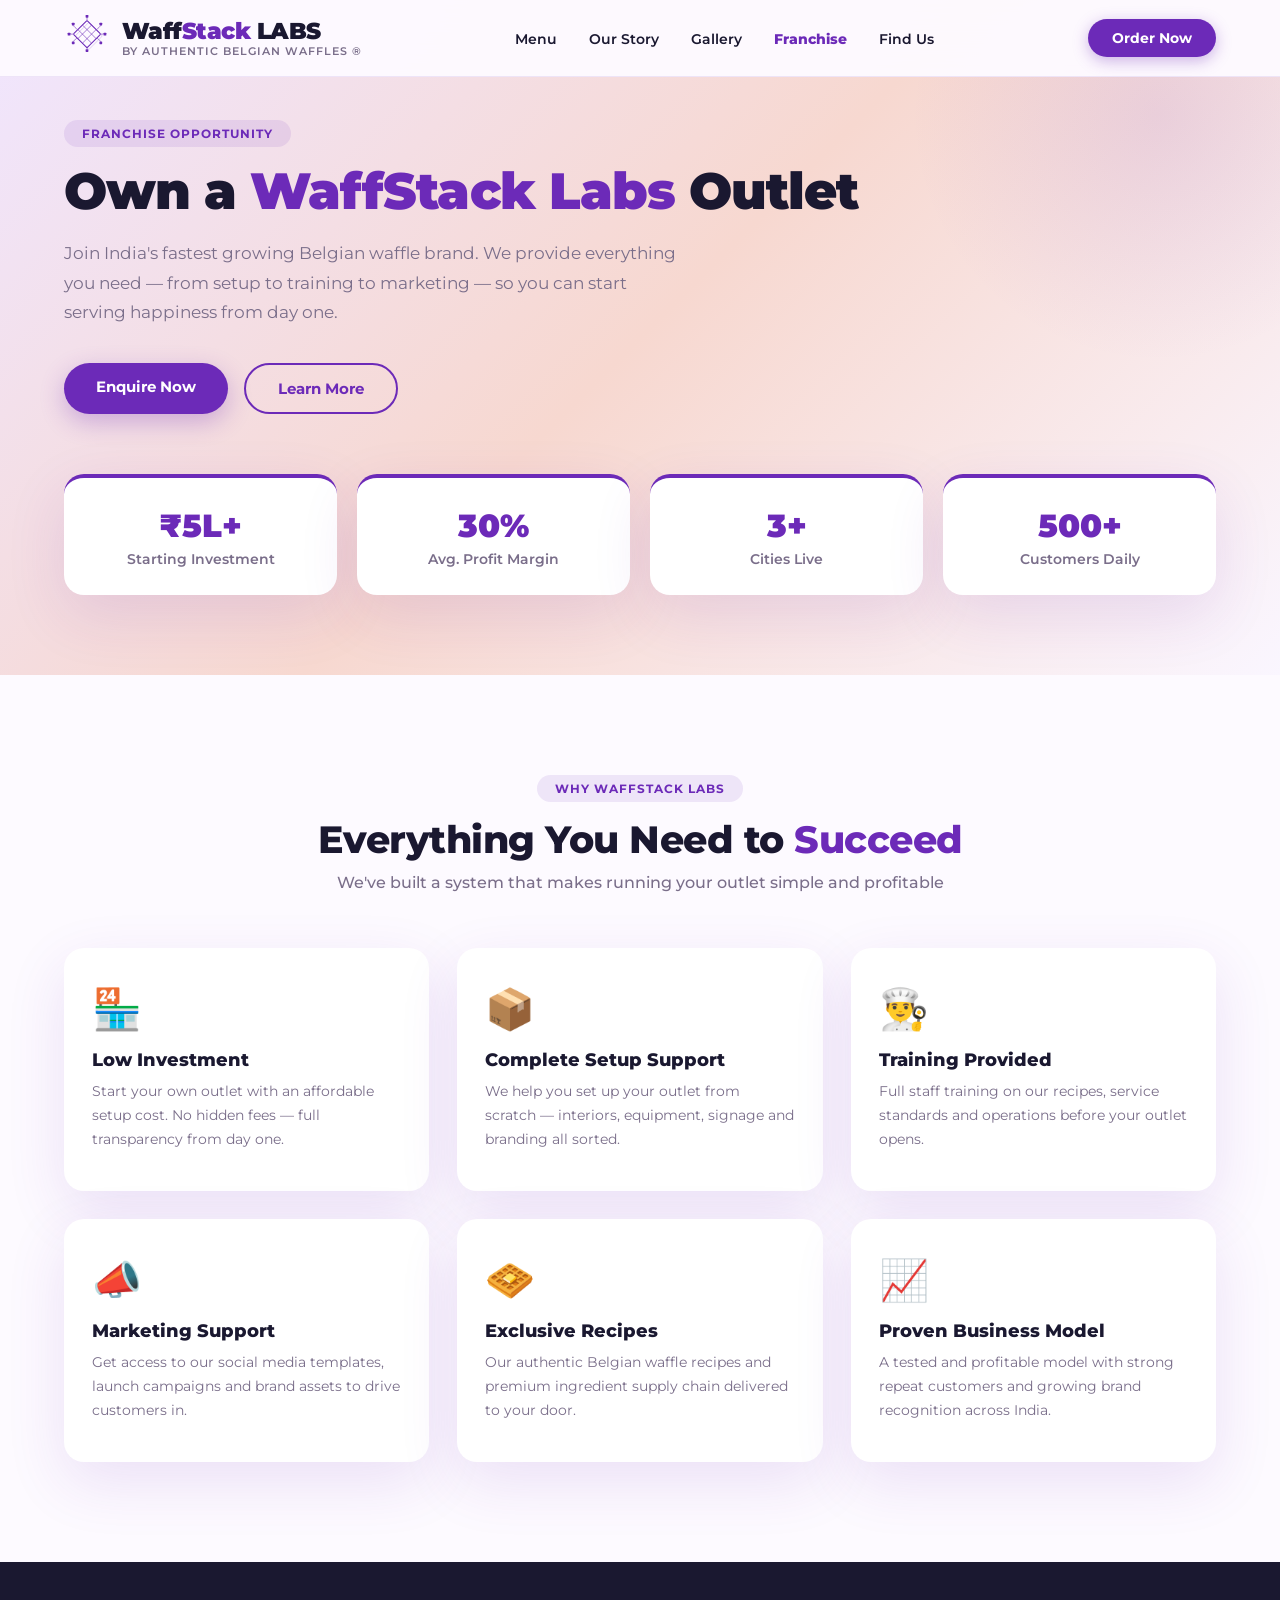
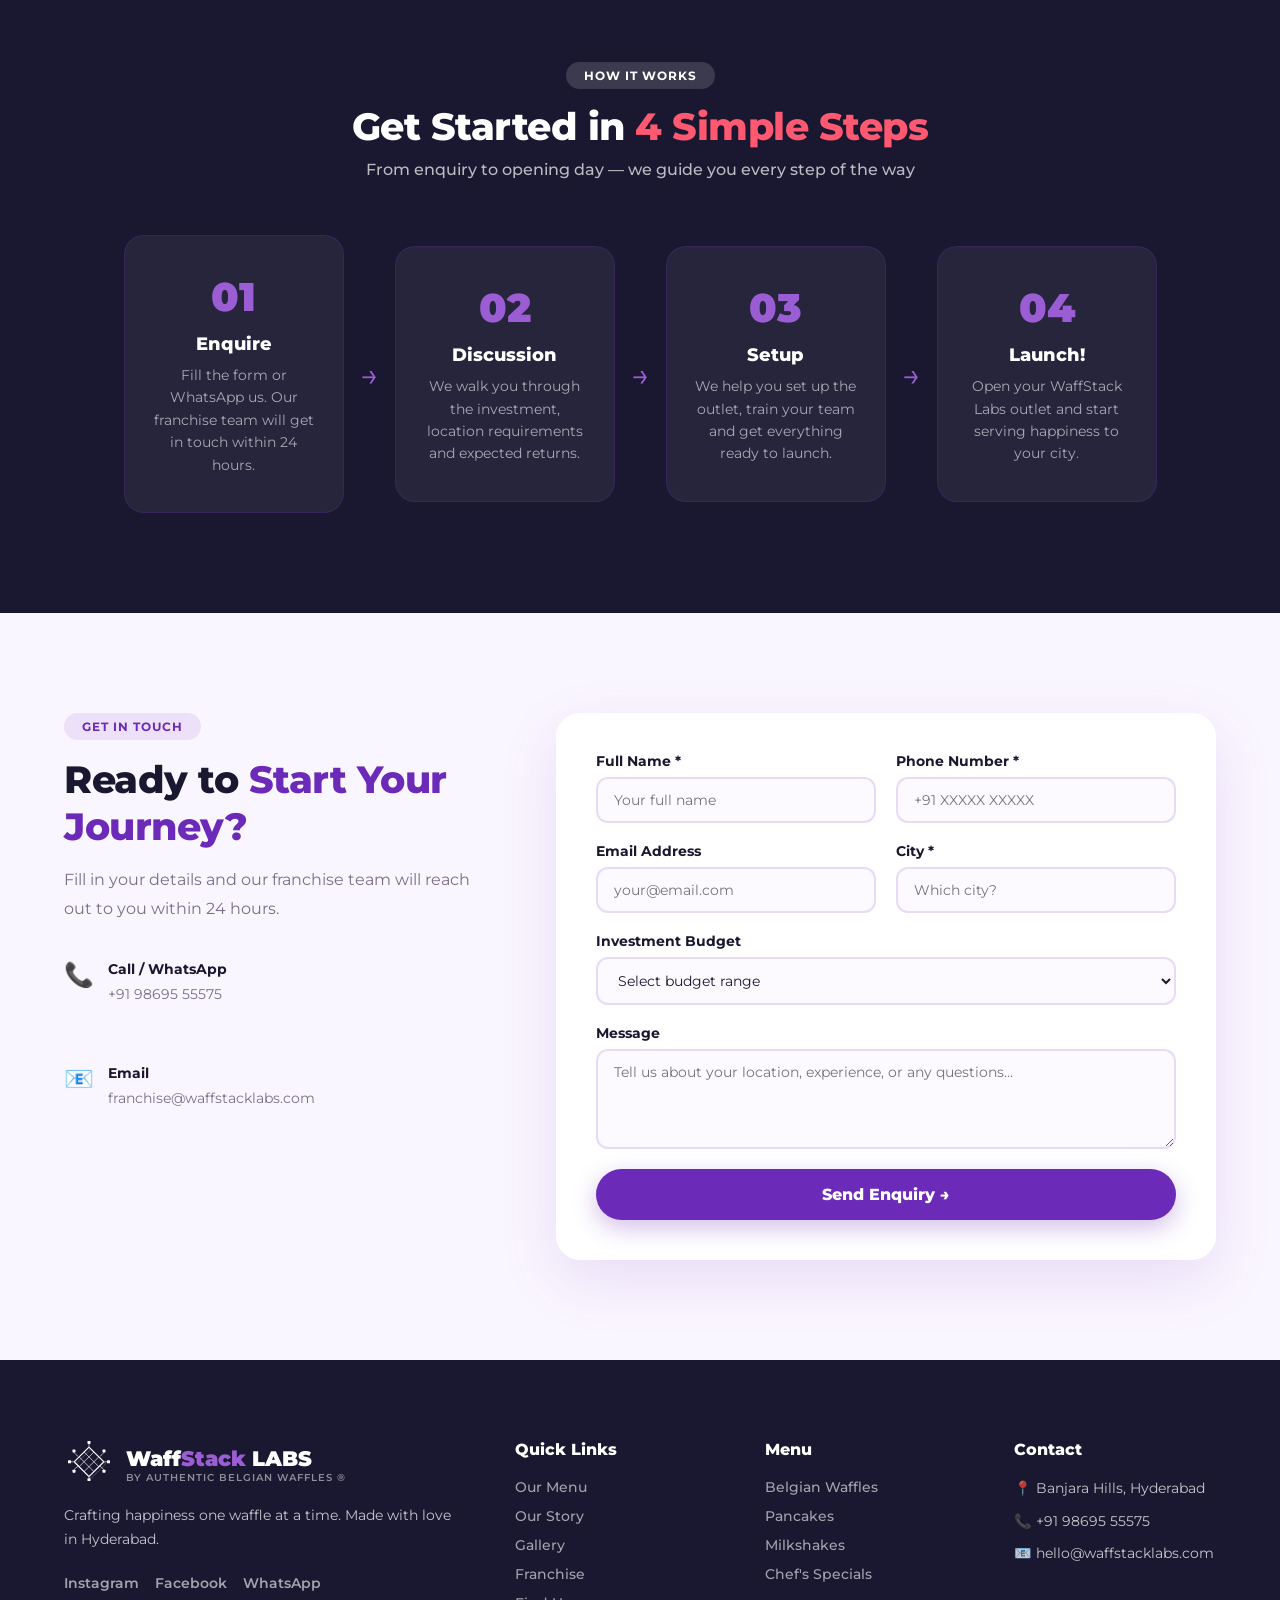
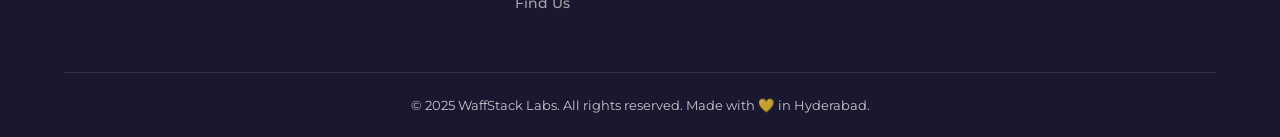
==== franchise.html @ 28ae5310 "Franchise as separate page with form, steps and why section" ====
<!DOCTYPE html>
<html lang="en">
<head>
    <meta charset="UTF-8">
    <meta name="viewport" content="width=device-width, initial-scale=1.0">
    <title>Franchise – WaffStack Labs</title>
    <meta name="description" content="Own a WaffStack Labs Belgian Waffle franchise. Low investment, high returns, full support.">
    <link rel="preconnect" href="https://fonts.googleapis.com">
    <link rel="preconnect" href="https://fonts.gstatic.com" crossorigin>
    <link href="https://fonts.googleapis.com/css2?family=Montserrat:wght@400;500;600;700;800;900&display=swap" rel="stylesheet">
    <link rel="stylesheet" href="css/style.css">
    <link rel="stylesheet" href="css/franchise.css">
</head>
<body>

    <!-- NAVBAR -->
    <nav class="navbar" id="navbar">
        <div class="nav-container">
            <a href="index.html" class="logo">
                <img src="logo.svg" alt="WaffStack Labs" class="logo-icon">
                <div class="logo-text">Waff<span>Stack</span> LABS<small>By Authentic Belgian Waffles ®</small></div>
            </a>
            <ul class="nav-links">
                <li><a href="index.html#menu">Menu</a></li>
                <li><a href="index.html#story">Our Story</a></li>
                <li><a href="index.html#gallery">Gallery</a></li>
                <li><a href="franchise.html" class="active">Franchise</a></li>
                <li><a href="index.html#location">Find Us</a></li>
            </ul>
            <a href="https://wa.me/919869555575" class="btn-order" target="_blank">Order Now</a>
            <div class="hamburger" id="hamburger">
                <span></span><span></span><span></span>
            </div>
        </div>
        <div class="mobile-menu" id="mobileMenu">
            <ul>
                <li><a href="index.html#menu">Menu</a></li>
                <li><a href="index.html#story">Our Story</a></li>
                <li><a href="index.html#gallery">Gallery</a></li>
                <li><a href="franchise.html">Franchise</a></li>
                <li><a href="index.html#location">Find Us</a></li>
                <li><a href="https://wa.me/919869555575">Order Now</a></li>
            </ul>
        </div>
    </nav>

    <!-- FRANCHISE HERO -->
    <section class="fr-hero">
        <div class="container">
            <div class="fr-hero-inner">
                <div class="fr-hero-content">
                    <span class="tag">Franchise Opportunity</span>
                    <h1>Own a <span class="accent">WaffStack Labs</span> Outlet</h1>
                    <p>Join India's fastest growing Belgian waffle brand. We provide everything you need — from setup to training to marketing — so you can start serving happiness from day one.</p>
                    <div class="fr-hero-cta">
                        <a href="#enquire" class="btn-primary">Enquire Now</a>
                        <a href="#why" class="btn-secondary">Learn More</a>
                    </div>
                </div>
                <div class="fr-hero-stats">
                    <div class="fr-stat"><span>₹5L+</span><p>Starting Investment</p></div>
                    <div class="fr-stat"><span>30%</span><p>Avg. Profit Margin</p></div>
                    <div class="fr-stat"><span>3+</span><p>Cities Live</p></div>
                    <div class="fr-stat"><span>500+</span><p>Customers Daily</p></div>
                </div>
            </div>
        </div>
    </section>

    <!-- WHY SECTION -->
    <section class="fr-why" id="why">
        <div class="container">
            <div class="section-head">
                <span class="tag">Why WaffStack Labs</span>
                <h2>Everything You Need to <span class="accent">Succeed</span></h2>
                <p>We've built a system that makes running your outlet simple and profitable</p>
            </div>
            <div class="fr-why-grid">
                <div class="fr-why-card">
                    <div class="fr-why-icon">🏪</div>
                    <h3>Low Investment</h3>
                    <p>Start your own outlet with an affordable setup cost. No hidden fees — full transparency from day one.</p>
                </div>
                <div class="fr-why-card">
                    <div class="fr-why-icon">📦</div>
                    <h3>Complete Setup Support</h3>
                    <p>We help you set up your outlet from scratch — interiors, equipment, signage and branding all sorted.</p>
                </div>
                <div class="fr-why-card">
                    <div class="fr-why-icon">👨‍🍳</div>
                    <h3>Training Provided</h3>
                    <p>Full staff training on our recipes, service standards and operations before your outlet opens.</p>
                </div>
                <div class="fr-why-card">
                    <div class="fr-why-icon">📣</div>
                    <h3>Marketing Support</h3>
                    <p>Get access to our social media templates, launch campaigns and brand assets to drive customers in.</p>
                </div>
                <div class="fr-why-card">
                    <div class="fr-why-icon">🧇</div>
                    <h3>Exclusive Recipes</h3>
                    <p>Our authentic Belgian waffle recipes and premium ingredient supply chain delivered to your door.</p>
                </div>
                <div class="fr-why-card">
                    <div class="fr-why-icon">📈</div>
                    <h3>Proven Business Model</h3>
                    <p>A tested and profitable model with strong repeat customers and growing brand recognition across India.</p>
                </div>
            </div>
        </div>
    </section>

    <!-- STEPS SECTION -->
    <section class="fr-steps">
        <div class="container">
            <div class="section-head light">
                <span class="tag light">How It Works</span>
                <h2>Get Started in <span class="accent-gold">4 Simple Steps</span></h2>
                <p>From enquiry to opening day — we guide you every step of the way</p>
            </div>
            <div class="fr-steps-grid">
                <div class="fr-step">
                    <div class="step-num">01</div>
                    <h3>Enquire</h3>
                    <p>Fill the form or WhatsApp us. Our franchise team will get in touch within 24 hours.</p>
                </div>
                <div class="fr-step-arrow">→</div>
                <div class="fr-step">
                    <div class="step-num">02</div>
                    <h3>Discussion</h3>
                    <p>We walk you through the investment, location requirements and expected returns.</p>
                </div>
                <div class="fr-step-arrow">→</div>
                <div class="fr-step">
                    <div class="step-num">03</div>
                    <h3>Setup</h3>
                    <p>We help you set up the outlet, train your team and get everything ready to launch.</p>
                </div>
                <div class="fr-step-arrow">→</div>
                <div class="fr-step">
                    <div class="step-num">04</div>
                    <h3>Launch!</h3>
                    <p>Open your WaffStack Labs outlet and start serving happiness to your city.</p>
                </div>
            </div>
        </div>
    </section>

    <!-- ENQUIRY FORM -->
    <section class="fr-enquire" id="enquire">
        <div class="container">
            <div class="fr-enquire-grid">
                <div class="fr-enquire-left">
                    <span class="tag">Get In Touch</span>
                    <h2>Ready to <span class="accent">Start Your Journey?</span></h2>
                    <p>Fill in your details and our franchise team will reach out to you within 24 hours.</p>
                    <div class="fr-contact-info">
                        <div class="fr-contact-item">
                            <span>📞</span>
                            <div>
                                <h4>Call / WhatsApp</h4>
                                <p>+91 98695 55575</p>
                            </div>
                        </div>
                        <div class="fr-contact-item">
                            <span>📧</span>
                            <div>
                                <h4>Email</h4>
                                <p>franchise@waffstacklabs.com</p>
                            </div>
                        </div>
                    </div>
                </div>
                <div class="fr-enquire-right">
                    <form class="fr-form" id="frForm">
                        <div class="form-row">
                            <div class="form-group">
                                <label>Full Name *</label>
                                <input type="text" placeholder="Your full name" required>
                            </div>
                            <div class="form-group">
                                <label>Phone Number *</label>
                                <input type="tel" placeholder="+91 XXXXX XXXXX" required>
                            </div>
                        </div>
                        <div class="form-row">
                            <div class="form-group">
                                <label>Email Address</label>
                                <input type="email" placeholder="your@email.com">
                            </div>
                            <div class="form-group">
                                <label>City *</label>
                                <input type="text" placeholder="Which city?" required>
                            </div>
                        </div>
                        <div class="form-group">
                            <label>Investment Budget</label>
                            <select>
                                <option value="">Select budget range</option>
                                <option>₹5L – ₹10L</option>
                                <option>₹10L – ₹20L</option>
                                <option>₹20L – ₹50L</option>
                                <option>₹50L+</option>
                            </select>
                        </div>
                        <div class="form-group">
                            <label>Message</label>
                            <textarea placeholder="Tell us about your location, experience, or any questions..." rows="4"></textarea>
                        </div>
                        <button type="submit" class="btn-submit">Send Enquiry →</button>
                    </form>
                </div>
            </div>
        </div>
    </section>

    <!-- FOOTER -->
    <footer class="footer">
        <div class="container">
            <div class="footer-grid">
                <div class="f-brand">
                    <div class="f-logo">
                        <img src="logo.svg" alt="WaffStack Labs" class="f-logo-icon">
                        <div>Waff<span>Stack</span> LABS<small>By Authentic Belgian Waffles ®</small></div>
                    </div>
                    <p>Crafting happiness one waffle at a time. Made with love in Hyderabad.</p>
                    <div class="f-social">
                        <a href="https://instagram.com/waffstacklabs" target="_blank">Instagram</a>
                        <a href="https://facebook.com/waffstacklabs" target="_blank">Facebook</a>
                        <a href="https://wa.me/919869555575" target="_blank">WhatsApp</a>
                    </div>
                </div>
                <div class="f-links">
                    <h4>Quick Links</h4>
                    <ul>
                        <li><a href="index.html#menu">Our Menu</a></li>
                        <li><a href="index.html#story">Our Story</a></li>
                        <li><a href="index.html#gallery">Gallery</a></li>
                        <li><a href="franchise.html">Franchise</a></li>
                        <li><a href="index.html#location">Find Us</a></li>
                    </ul>
                </div>
                <div class="f-links">
                    <h4>Menu</h4>
                    <ul>
                        <li><a href="index.html#menu">Belgian Waffles</a></li>
                        <li><a href="index.html#menu">Pancakes</a></li>
                        <li><a href="index.html#menu">Milkshakes</a></li>
                        <li><a href="index.html#menu">Chef's Specials</a></li>
                    </ul>
                </div>
                <div class="f-contact">
                    <h4>Contact</h4>
                    <p>📍 Banjara Hills, Hyderabad</p>
                    <p>📞 +91 98695 55575</p>
                    <p>📧 hello@waffstacklabs.com</p>
                </div>
            </div>
            <div class="footer-bottom">
                <p>© 2025 WaffStack Labs. All rights reserved. Made with 💛 in Hyderabad.</p>
            </div>
        </div>
    </footer>

    <script src="js/franchise.js"></script>
</body>
</html>
---- css/style.css ----
*, *::before, *::after { margin: 0; padding: 0; box-sizing: border-box; }

:root {
    --purple: #6C2AB8;
    --purple-dark: #4A1A8A;
    --purple-light: #9B5DD4;
    --navy: #1A1830;
    --pink: #FF5871;
    --blush: #F7D8D0;
    --lavender: #F0E6FF;
    --cream: #FAF6FF;
    --light: #FDFAFF;
    --text: #1A1830;
    --muted: #7A6E8A;
    --white: #fff;
    --shadow: 0 20px 60px rgba(108,42,184,0.12);
    --radius: 20px;
}

html { scroll-behavior: smooth; }
body { font-family: 'Montserrat', sans-serif; background: var(--light); color: var(--text); overflow-x: hidden; }
.container { max-width: 1200px; margin: 0 auto; padding: 0 24px; }
.accent { color: var(--purple); }
.accent-gold { color: var(--pink); }

/* ── NAVBAR ── */
.navbar {
    position: fixed; top: 0; left: 0; right: 0; z-index: 1000;
    background: rgba(253,250,255,0.96); backdrop-filter: blur(20px);
    border-bottom: 1px solid rgba(108,42,184,0.1);
    transition: box-shadow 0.3s;
}
.navbar.scrolled { box-shadow: 0 4px 30px rgba(108,42,184,0.1); }
.nav-container { max-width: 1200px; margin: 0 auto; padding: 0 24px; display: flex; align-items: center; justify-content: space-between; height: 76px; }
.logo { display: flex; align-items: center; gap: 12px; text-decoration: none; }
.logo-icon { height: 48px; width: auto; }
.logo-text { font-size: 1.45rem; font-weight: 900; color: var(--navy); letter-spacing: -0.5px; line-height: 1.1; }
.logo-text span { color: var(--purple); }
.logo-text small { display: block; font-size: 0.7rem; font-weight: 600; color: var(--muted); letter-spacing: 1px; text-transform: uppercase; }
.nav-links { display: flex; list-style: none; gap: 32px; }
.nav-links a { text-decoration: none; color: var(--text); font-weight: 600; font-size: 0.9rem; transition: color 0.2s; }
.nav-links a:hover { color: var(--purple); }
.btn-order { background: var(--purple); color: var(--white); padding: 10px 24px; border-radius: 50px; text-decoration: none; font-weight: 700; font-size: 0.88rem; transition: all 0.3s; box-shadow: 0 4px 15px rgba(108,42,184,0.35); }
.btn-order:hover { background: var(--purple-dark); transform: translateY(-2px); }
.hamburger { display: none; flex-direction: column; gap: 5px; cursor: pointer; }
.hamburger span { width: 25px; height: 2px; background: var(--navy); border-radius: 2px; }
.mobile-menu { display: none; background: var(--white); padding: 20px 24px; border-top: 1px solid rgba(108,42,184,0.1); }
.mobile-menu.open { display: block; }
.mobile-menu ul { list-style: none; display: flex; flex-direction: column; gap: 16px; }
.mobile-menu a { text-decoration: none; color: var(--text); font-weight: 600; font-size: 1rem; }

/* ── HERO ── */
.hero {
    min-height: 100vh; display: flex; align-items: center; flex-direction: column; justify-content: center;
    background: linear-gradient(135deg, #F0E6FF 0%, #F7D8D0 50%, #FAF6FF 100%);
    padding-top: 70px; position: relative; overflow: hidden;
}
.hero-inner {
    max-width: 1200px; width: 100%; margin: 0 auto;
    padding: 40px 40px 0; display: flex; align-items: center; gap: 60px; z-index: 2;
}
.hero::before { content: ''; position: absolute; top: -20%; right: -10%; width: 600px; height: 600px; background: radial-gradient(circle, rgba(108,42,184,0.1) 0%, transparent 70%); border-radius: 50%; pointer-events: none; }
.hero::after { content: ''; position: absolute; bottom: 20%; left: -10%; width: 400px; height: 400px; background: radial-gradient(circle, rgba(255,88,113,0.08) 0%, transparent 70%); border-radius: 50%; pointer-events: none; }
.hero-content { flex: 1; max-width: 540px; z-index: 2; }
.hero-badge { display: inline-block; background: rgba(108,42,184,0.12); color: var(--purple); padding: 8px 20px; border-radius: 50px; font-size: 0.82rem; font-weight: 700; margin-bottom: 24px; border: 1px solid rgba(108,42,184,0.25); }
.hero-title { font-size: clamp(2rem, 3.5vw, 3.5rem); font-weight: 900; line-height: 1.15; color: var(--navy); margin-bottom: 20px; letter-spacing: -1px; }
.hero-accent { color: var(--purple); }
.hero-subtitle { font-size: 1rem; color: var(--muted); line-height: 1.75; margin-bottom: 36px; }
.hero-cta { display: flex; gap: 16px; flex-wrap: wrap; }
.btn-primary { background: var(--purple); color: var(--white); padding: 14px 32px; border-radius: 50px; text-decoration: none; font-weight: 700; font-size: 0.95rem; transition: all 0.3s; box-shadow: 0 8px 25px rgba(108,42,184,0.3); }
.btn-primary:hover { background: var(--purple-dark); transform: translateY(-3px); box-shadow: 0 15px 35px rgba(108,42,184,0.4); }
.btn-secondary { background: transparent; color: var(--purple); padding: 14px 32px; border-radius: 50px; text-decoration: none; font-weight: 700; font-size: 0.95rem; border: 2px solid var(--purple); transition: all 0.3s; }
.btn-secondary:hover { background: var(--purple); color: var(--white); transform: translateY(-3px); }
.hero-visual { flex: 1; display: flex; justify-content: center; align-items: center; z-index: 2; }
.hero-image-wrap { position: relative; width: 440px; height: 440px; }
.hero-img { width: 100%; height: 100%; object-fit: cover; border-radius: 50%; box-shadow: 0 30px 80px rgba(108,42,184,0.2); animation: floatImg 3.5s ease-in-out infinite; }
@keyframes floatImg { 0%,100%{transform:translateY(0)} 50%{transform:translateY(-18px)} }
.float-badge { position: absolute; background: var(--white); padding: 10px 18px; border-radius: 50px; font-size: 0.82rem; font-weight: 700; box-shadow: 0 8px 25px rgba(108,42,184,0.15); white-space: nowrap; }
.b1 { top: 8%; right: -12%; animation: fb 2.2s ease-in-out infinite; }
.b2 { bottom: 22%; right: -18%; animation: fb 2.2s ease-in-out 0.5s infinite; }
.b3 { bottom: 8%; left: -12%; animation: fb 2.2s ease-in-out 1s infinite; }
@keyframes fb { 0%,100%{transform:translateY(0) rotate(-2deg)} 50%{transform:translateY(-8px) rotate(2deg)} }
.hero-wave { position: absolute; bottom: -1px; left: 0; right: 0; }
.hero-wave svg { width: 100%; height: 80px; display: block; }

/* ── STATS ── */
.stats { background: var(--cream); padding: 64px 0; }
.stats-grid { display: grid; grid-template-columns: repeat(4,1fr); gap: 24px; text-align: center; }
.stat-item { display: flex; flex-direction: column; align-items: center; }
.stat-num { font-size: 3rem; font-weight: 900; color: var(--purple); line-height: 1; }
.stat-sym { font-size: 1.6rem; font-weight: 900; color: var(--purple); }
.stat-item p { font-size: 0.85rem; color: var(--muted); font-weight: 600; margin-top: 6px; }

/* ── SECTION HEADERS ── */
.section-head { text-align: center; margin-bottom: 56px; }
.section-head.light h2 { color: var(--white); }
.section-head.light p { color: rgba(255,255,255,0.7); }
.section-head h2 { font-size: clamp(1.8rem,3vw,2.8rem); font-weight: 800; color: var(--navy); margin-bottom: 10px; letter-spacing: -0.5px; }
.section-head p { color: var(--muted); font-size: 1rem; font-weight: 500; }
.tag { display: inline-block; background: rgba(108,42,184,0.1); color: var(--purple); padding: 6px 18px; border-radius: 50px; font-size: 0.78rem; font-weight: 700; text-transform: uppercase; letter-spacing: 1px; margin-bottom: 14px; }
.tag.light { background: rgba(255,255,255,0.15); color: var(--white); }

/* ── MENU ── */
.menu-section { padding: 96px 0 0; background: var(--light); position: relative; }
.menu-tabs { display: flex; justify-content: center; gap: 12px; margin-bottom: 48px; flex-wrap: wrap; }
.tab { padding: 12px 28px; border-radius: 50px; border: 2px solid rgba(108,42,184,0.2); background: transparent; color: var(--muted); font-family: 'Montserrat',sans-serif; font-weight: 700; font-size: 0.9rem; cursor: pointer; transition: all 0.3s; }
.tab:hover { border-color: var(--purple); color: var(--purple); }
.tab.active { background: var(--purple); border-color: var(--purple); color: var(--white); box-shadow: 0 8px 20px rgba(108,42,184,0.3); }
.menu-grid { display: grid; grid-template-columns: repeat(auto-fill, minmax(260px,1fr)); gap: 28px; margin-bottom: 60px; }
.card { background: var(--white); border-radius: var(--radius); overflow: hidden; box-shadow: var(--shadow); transition: all 0.3s; animation: fadeUp 0.4s ease; }
.card:hover { transform: translateY(-8px); box-shadow: 0 30px 70px rgba(108,42,184,0.15); }
.card.hidden { display: none; }
@keyframes fadeUp { from{opacity:0;transform:translateY(20px)} to{opacity:1;transform:translateY(0)} }
.card-img { height: 200px; overflow: hidden; position: relative; }
.card-img img { width: 100%; height: 100%; object-fit: cover; transition: transform 0.4s; }
.card:hover .card-img img { transform: scale(1.08); }
.tag-best { position: absolute; top: 12px; left: 12px; background: var(--purple); color: var(--white); padding: 4px 12px; border-radius: 50px; font-size: 0.73rem; font-weight: 700; }
.tag-new { position: absolute; top: 12px; left: 12px; background: var(--pink); color: var(--white); padding: 4px 12px; border-radius: 50px; font-size: 0.73rem; font-weight: 700; }
.card-body { padding: 20px; }
.card-body h3 { font-size: 1.05rem; font-weight: 800; color: var(--navy); margin-bottom: 8px; }
.card-body p { font-size: 0.83rem; color: var(--muted); line-height: 1.6; margin-bottom: 16px; }
.card-foot { display: flex; align-items: center; justify-content: space-between; }
.price { font-size: 1.2rem; font-weight: 900; color: var(--purple); }
.add-btn { background: var(--purple); color: var(--white); border: none; padding: 8px 18px; border-radius: 50px; font-family: 'Montserrat',sans-serif; font-weight: 700; font-size: 0.82rem; cursor: pointer; transition: all 0.3s; }
.add-btn:hover { background: var(--purple-dark); transform: scale(1.05); }
.section-wave svg { width: 100%; height: 80px; display: block; }

/* ── SIGNATURE ── */
.signature-section { background: var(--navy); padding: 80px 0; }
.sig-grid { display: grid; grid-template-columns: 1fr 2fr 1fr; gap: 20px; height: 480px; }
.sig-card { position: relative; border-radius: var(--radius); overflow: hidden; cursor: pointer; }
.sig-card img { width: 100%; height: 100%; object-fit: cover; transition: transform 0.5s; }
.sig-card:hover img { transform: scale(1.07); }
.sig-overlay { position: absolute; bottom: 0; left: 0; right: 0; background: linear-gradient(transparent, rgba(26,24,48,0.92)); padding: 30px 20px 20px; color: var(--white); transform: translateY(60px); transition: transform 0.3s; }
.sig-card:hover .sig-overlay { transform: translateY(0); }
.sig-overlay h3 { font-size: 1.1rem; font-weight: 800; margin-bottom: 6px; }
.sig-overlay p { font-size: 0.82rem; opacity: 0.8; margin-bottom: 10px; }
.sig-overlay span { background: var(--purple); padding: 4px 14px; border-radius: 50px; font-weight: 700; font-size: 0.88rem; }

/* ── STORY ── */
.story-section { padding: 100px 0; background: var(--cream); }
.story-grid { display: grid; grid-template-columns: 1fr 1fr; gap: 80px; align-items: center; }
.story-left .tag { margin-bottom: 16px; }
.story-left h2 { font-size: clamp(1.8rem,3vw,2.4rem); font-weight: 800; color: var(--navy); margin-bottom: 20px; letter-spacing: -0.5px; }
.story-left p { color: var(--muted); line-height: 1.8; margin-bottom: 14px; font-size: 0.98rem; }
.values { display: flex; flex-direction: column; gap: 18px; margin-top: 28px; }
.val { display: flex; align-items: flex-start; gap: 16px; }
.val-icon { font-size: 1.8rem; flex-shrink: 0; }
.val h4 { font-size: 0.98rem; font-weight: 700; color: var(--navy); margin-bottom: 3px; }
.val p { font-size: 0.85rem; color: var(--muted); }
.story-right { position: relative; }
.story-right img { width: 100%; height: 500px; object-fit: cover; border-radius: 30px; box-shadow: var(--shadow); }
.story-badge { position: absolute; bottom: -20px; left: 30px; background: var(--purple); color: var(--white); padding: 16px 28px; border-radius: 20px; font-size: 1.2rem; font-weight: 800; box-shadow: 0 10px 30px rgba(108,42,184,0.4); }

/* ── GALLERY ── */
.gallery-section { padding: 100px 0; background: var(--light); }
.gallery-grid { display: grid; grid-template-columns: repeat(3,1fr); grid-template-rows: repeat(2,240px); gap: 14px; margin-bottom: 40px; }
.g-item { border-radius: var(--radius); overflow: hidden; position: relative; cursor: pointer; }
.g-item.tall { grid-row: span 2; }
.g-item.wide { grid-column: span 2; }
.g-item img { width: 100%; height: 100%; object-fit: cover; transition: transform 0.4s; }
.g-item:hover img { transform: scale(1.07); }
.g-hover { position: absolute; inset: 0; background: rgba(108,42,184,0.5); display: flex; align-items: center; justify-content: center; font-size: 2.5rem; opacity: 0; transition: opacity 0.3s; }
.g-item:hover .g-hover { opacity: 1; }
.gallery-cta { text-align: center; }
.btn-insta { display: inline-flex; align-items: center; gap: 10px; background: linear-gradient(135deg,#f09433,#e6683c,#dc2743,#cc2366,#bc1888); color: var(--white); padding: 14px 32px; border-radius: 50px; text-decoration: none; font-weight: 700; font-size: 1rem; transition: all 0.3s; box-shadow: 0 8px 25px rgba(220,39,67,0.3); }
.btn-insta:hover { transform: translateY(-3px); box-shadow: 0 15px 35px rgba(220,39,67,0.4); }

/* ── FRANCHISE ── */
.franchise-section { padding: 100px 0; background: var(--navy); }
.franchise-grid { display: grid; grid-template-columns: 1fr 1fr; gap: 80px; align-items: center; }
.franchise-left .tag { margin-bottom: 16px; }
.franchise-left h2 { font-size: clamp(1.8rem,3vw,2.6rem); font-weight: 800; color: var(--white); margin-bottom: 20px; letter-spacing: -0.5px; }
.franchise-left p { color: rgba(255,255,255,0.7); line-height: 1.8; margin-bottom: 32px; font-size: 0.98rem; }
.franchise-perks { display: flex; flex-direction: column; gap: 20px; margin-bottom: 36px; }
.perk { display: flex; align-items: flex-start; gap: 16px; }
.perk-icon { font-size: 1.8rem; flex-shrink: 0; }
.perk h4 { font-size: 0.98rem; font-weight: 700; color: var(--white); margin-bottom: 3px; }
.perk p { font-size: 0.85rem; color: rgba(255,255,255,0.6); }
.btn-franchise { display: inline-block; background: var(--purple); color: var(--white); padding: 14px 36px; border-radius: 50px; text-decoration: none; font-weight: 700; font-size: 1rem; transition: all 0.3s; box-shadow: 0 8px 25px rgba(108,42,184,0.4); }
.btn-franchise:hover { background: var(--purple-light); transform: translateY(-3px); box-shadow: 0 15px 35px rgba(108,42,184,0.5); }
.franchise-right { display: flex; flex-direction: column; gap: 24px; }
.franchise-card { display: grid; grid-template-columns: 1fr 1fr; gap: 16px; }
.f-stat { background: rgba(255,255,255,0.07); border: 1px solid rgba(108,42,184,0.3); border-radius: 16px; padding: 24px 20px; text-align: center; transition: background 0.3s; }
.f-stat:hover { background: rgba(108,42,184,0.2); }
.f-stat span { display: block; font-size: 2rem; font-weight: 900; color: var(--purple-light); margin-bottom: 6px; }
.f-stat p { font-size: 0.85rem; color: rgba(255,255,255,0.7); font-weight: 500; }
.franchise-right img { width: 100%; height: 260px; object-fit: cover; border-radius: 24px; opacity: 0.85; }

/* ── LOCATION ── */
.location-section { padding: 100px 0; background: var(--cream); }
.loc-grid { display: grid; grid-template-columns: repeat(3,1fr); gap: 28px; }
.loc-card { background: var(--white); padding: 40px 28px; border-radius: var(--radius); text-align: center; box-shadow: var(--shadow); transition: transform 0.3s; border-top: 4px solid var(--purple); }
.loc-card:hover { transform: translateY(-8px); }
.loc-icon { font-size: 3rem; margin-bottom: 18px; }
.loc-card h3 { font-size: 1.15rem; font-weight: 800; color: var(--navy); margin-bottom: 12px; }
.loc-card p { color: var(--muted); line-height: 1.7; margin-bottom: 6px; font-size: 0.93rem; }
.loc-card .highlight { color: var(--purple); font-weight: 700; margin-top: 10px; }
.btn-dir, .btn-wa { display: inline-block; margin-top: 16px; padding: 10px 24px; border-radius: 50px; text-decoration: none; font-weight: 700; font-size: 0.88rem; transition: all 0.3s; }
.btn-dir { background: var(--purple); color: var(--white); }
.btn-dir:hover { background: var(--purple-dark); }
.btn-wa { background: #25D366; color: var(--white); }
.btn-wa:hover { background: #128C7E; transform: translateY(-2px); }

/* ── FOOTER ── */
.footer { background: var(--navy); color: rgba(255,255,255,0.75); padding: 80px 0 0; }
.footer-grid { display: grid; grid-template-columns: 2fr 1fr 1fr 1fr; gap: 48px; padding-bottom: 60px; }
.f-logo { display: flex; align-items: center; gap: 12px; margin-bottom: 6px; }
.f-logo-icon { height: 52px; width: auto; filter: brightness(0) invert(1); }
.f-logo div { font-size: 1.3rem; font-weight: 900; color: var(--white); line-height: 1.1; }
.f-logo span { color: var(--purple-light); }
.f-logo small { display: block; font-size: 0.6rem; font-weight: 600; color: rgba(255,255,255,0.5); letter-spacing: 1px; text-transform: uppercase; margin-top: 2px; }
.f-brand p { font-size: 0.88rem; line-height: 1.7; margin-bottom: 22px; margin-top: 12px; }
.f-social { display: flex; gap: 16px; }
.f-social a { color: rgba(255,255,255,0.6); text-decoration: none; font-size: 0.88rem; font-weight: 600; transition: color 0.2s; }
.f-social a:hover { color: var(--purple-light); }
.f-links h4, .f-contact h4 { color: var(--white); font-size: 0.98rem; font-weight: 800; margin-bottom: 18px; }
.f-links ul { list-style: none; display: flex; flex-direction: column; gap: 10px; }
.f-links a { color: rgba(255,255,255,0.6); text-decoration: none; font-size: 0.88rem; font-weight: 500; transition: color 0.2s; }
.f-links a:hover { color: var(--purple-light); }
.f-contact p { font-size: 0.88rem; margin-bottom: 10px; line-height: 1.6; }
.footer-bottom { border-top: 1px solid rgba(255,255,255,0.1); padding: 24px 0; text-align: center; font-size: 0.83rem; }

/* ── RESPONSIVE ── */
@media (max-width: 1024px) {
    .sig-grid { grid-template-columns: 1fr 1fr; height: auto; }
    .sig-card.large { grid-column: span 2; height: 350px; }
    .sig-card { height: 280px; }
    .footer-grid { grid-template-columns: 1fr 1fr; gap: 32px; }
}
@media (max-width: 768px) {
    .nav-links, .btn-order { display: none; }
    .hamburger { display: flex; }
    .hero { padding-top: 70px; }
    .hero-inner { flex-direction: column; text-align: center; padding: 40px 24px 0; gap: 32px; }
    .hero-cta { justify-content: center; }
    .hero-visual { display: none; }
    .stats-grid { grid-template-columns: repeat(2,1fr); }
    .story-grid { grid-template-columns: 1fr; gap: 40px; }
    .franchise-grid { grid-template-columns: 1fr; gap: 48px; }
    .gallery-grid { grid-template-columns: repeat(2,1fr); grid-template-rows: auto; }
    .g-item.tall, .g-item.wide { grid-row: span 1; grid-column: span 1; height: 220px; }
    .loc-grid { grid-template-columns: 1fr; }
    .footer-grid { grid-template-columns: 1fr; }
    .sig-grid { grid-template-columns: 1fr; height: auto; }
    .sig-card.large { grid-column: span 1; height: 300px; }
    .sig-card { height: 260px; }
    .sig-overlay { transform: translateY(0); }
}
@media (max-width: 480px) {
    .menu-grid { grid-template-columns: 1fr; }
    .gallery-grid { grid-template-columns: 1fr; }
    .stats-grid { grid-template-columns: repeat(2,1fr); }
}
---- css/franchise.css ----
/* ── FRANCHISE PAGE ── */

.nav-links a.active { color: var(--purple); font-weight: 800; }

/* Hero */
.fr-hero {
    background: linear-gradient(135deg, #F0E6FF 0%, #F7D8D0 50%, #FAF6FF 100%);
    padding: 120px 0 80px; position: relative; overflow: hidden;
}
.fr-hero::before { content: ''; position: absolute; top: -20%; right: -10%; width: 500px; height: 500px; background: radial-gradient(circle, rgba(108,42,184,0.1) 0%, transparent 70%); border-radius: 50%; }
.fr-hero-inner { display: flex; flex-direction: column; gap: 60px; }
.fr-hero-content .tag { margin-bottom: 16px; }
.fr-hero-content h1 { font-size: clamp(2rem, 4vw, 3.5rem); font-weight: 900; color: var(--navy); margin-bottom: 20px; letter-spacing: -1px; line-height: 1.1; }
.fr-hero-content p { font-size: 1.05rem; color: var(--muted); line-height: 1.75; margin-bottom: 36px; max-width: 620px; }
.fr-hero-cta { display: flex; gap: 16px; flex-wrap: wrap; }
.fr-hero-stats { display: grid; grid-template-columns: repeat(4,1fr); gap: 20px; }
.fr-stat { background: var(--white); padding: 28px 20px; border-radius: 20px; text-align: center; box-shadow: var(--shadow); border-top: 4px solid var(--purple); }
.fr-stat span { display: block; font-size: 2rem; font-weight: 900; color: var(--purple); margin-bottom: 6px; }
.fr-stat p { font-size: 0.85rem; color: var(--muted); font-weight: 600; }

/* Why Section */
.fr-why { padding: 100px 0; background: var(--light); }
.fr-why-grid { display: grid; grid-template-columns: repeat(3,1fr); gap: 28px; }
.fr-why-card { background: var(--white); padding: 36px 28px; border-radius: var(--radius); box-shadow: var(--shadow); transition: transform 0.3s; border-bottom: 3px solid transparent; }
.fr-why-card:hover { transform: translateY(-8px); border-bottom-color: var(--purple); }
.fr-why-icon { font-size: 2.5rem; margin-bottom: 16px; }
.fr-why-card h3 { font-size: 1.1rem; font-weight: 800; color: var(--navy); margin-bottom: 10px; }
.fr-why-card p { font-size: 0.88rem; color: var(--muted); line-height: 1.7; }

/* Steps */
.fr-steps { background: var(--navy); padding: 100px 0; }
.fr-steps-grid { display: flex; align-items: center; justify-content: center; gap: 0; flex-wrap: wrap; }
.fr-step { background: rgba(255,255,255,0.06); border: 1px solid rgba(108,42,184,0.25); border-radius: 20px; padding: 36px 28px; text-align: center; flex: 1; min-width: 180px; max-width: 220px; }
.step-num { font-size: 2.5rem; font-weight: 900; color: var(--purple-light); margin-bottom: 12px; }
.fr-step h3 { font-size: 1.1rem; font-weight: 800; color: var(--white); margin-bottom: 10px; }
.fr-step p { font-size: 0.85rem; color: rgba(255,255,255,0.6); line-height: 1.65; }
.fr-step-arrow { font-size: 2rem; color: var(--purple-light); padding: 0 16px; flex-shrink: 0; }

/* Enquiry Form */
.fr-enquire { padding: 100px 0; background: var(--cream); }
.fr-enquire-grid { display: grid; grid-template-columns: 1fr 1.6fr; gap: 80px; align-items: start; }
.fr-enquire-left .tag { margin-bottom: 16px; }
.fr-enquire-left h2 { font-size: clamp(1.8rem,3vw,2.4rem); font-weight: 800; color: var(--navy); margin-bottom: 16px; letter-spacing: -0.5px; }
.fr-enquire-left p { color: var(--muted); line-height: 1.8; margin-bottom: 36px; }
.fr-contact-info { display: flex; flex-direction: column; gap: 20px; }
.fr-contact-item { display: flex; align-items: flex-start; gap: 14px; }
.fr-contact-item span { font-size: 1.5rem; flex-shrink: 0; }
.fr-contact-item h4 { font-size: 0.9rem; font-weight: 700; color: var(--navy); margin-bottom: 4px; }
.fr-contact-item p { font-size: 0.9rem; color: var(--muted); }

/* Form */
.fr-form { background: var(--white); padding: 40px; border-radius: 24px; box-shadow: var(--shadow); }
.form-row { display: grid; grid-template-columns: 1fr 1fr; gap: 20px; }
.form-group { display: flex; flex-direction: column; gap: 8px; margin-bottom: 20px; }
.form-group label { font-size: 0.85rem; font-weight: 700; color: var(--navy); }
.form-group input, .form-group select, .form-group textarea {
    padding: 12px 16px; border: 2px solid rgba(108,42,184,0.15); border-radius: 12px;
    font-family: 'Montserrat', sans-serif; font-size: 0.9rem; color: var(--text);
    background: var(--light); transition: border-color 0.3s; outline: none;
}
.form-group input:focus, .form-group select:focus, .form-group textarea:focus { border-color: var(--purple); }
.form-group textarea { resize: vertical; }
.btn-submit {
    width: 100%; background: var(--purple); color: var(--white); border: none;
    padding: 16px; border-radius: 50px; font-family: 'Montserrat', sans-serif;
    font-weight: 800; font-size: 1rem; cursor: pointer; transition: all 0.3s;
    box-shadow: 0 8px 25px rgba(108,42,184,0.3);
}
.btn-submit:hover { background: var(--purple-dark); transform: translateY(-2px); box-shadow: 0 15px 35px rgba(108,42,184,0.4); }

/* Responsive */
@media (max-width: 1024px) {
    .fr-why-grid { grid-template-columns: repeat(2,1fr); }
    .fr-hero-stats { grid-template-columns: repeat(2,1fr); }
}
@media (max-width: 768px) {
    .fr-enquire-grid { grid-template-columns: 1fr; gap: 48px; }
    .fr-why-grid { grid-template-columns: 1fr; }
    .fr-steps-grid { flex-direction: column; align-items: center; }
    .fr-step-arrow { transform: rotate(90deg); padding: 8px 0; }
    .fr-hero-stats { grid-template-columns: repeat(2,1fr); }
    .form-row { grid-template-columns: 1fr; }
    .fr-form { padding: 28px 20px; }
}
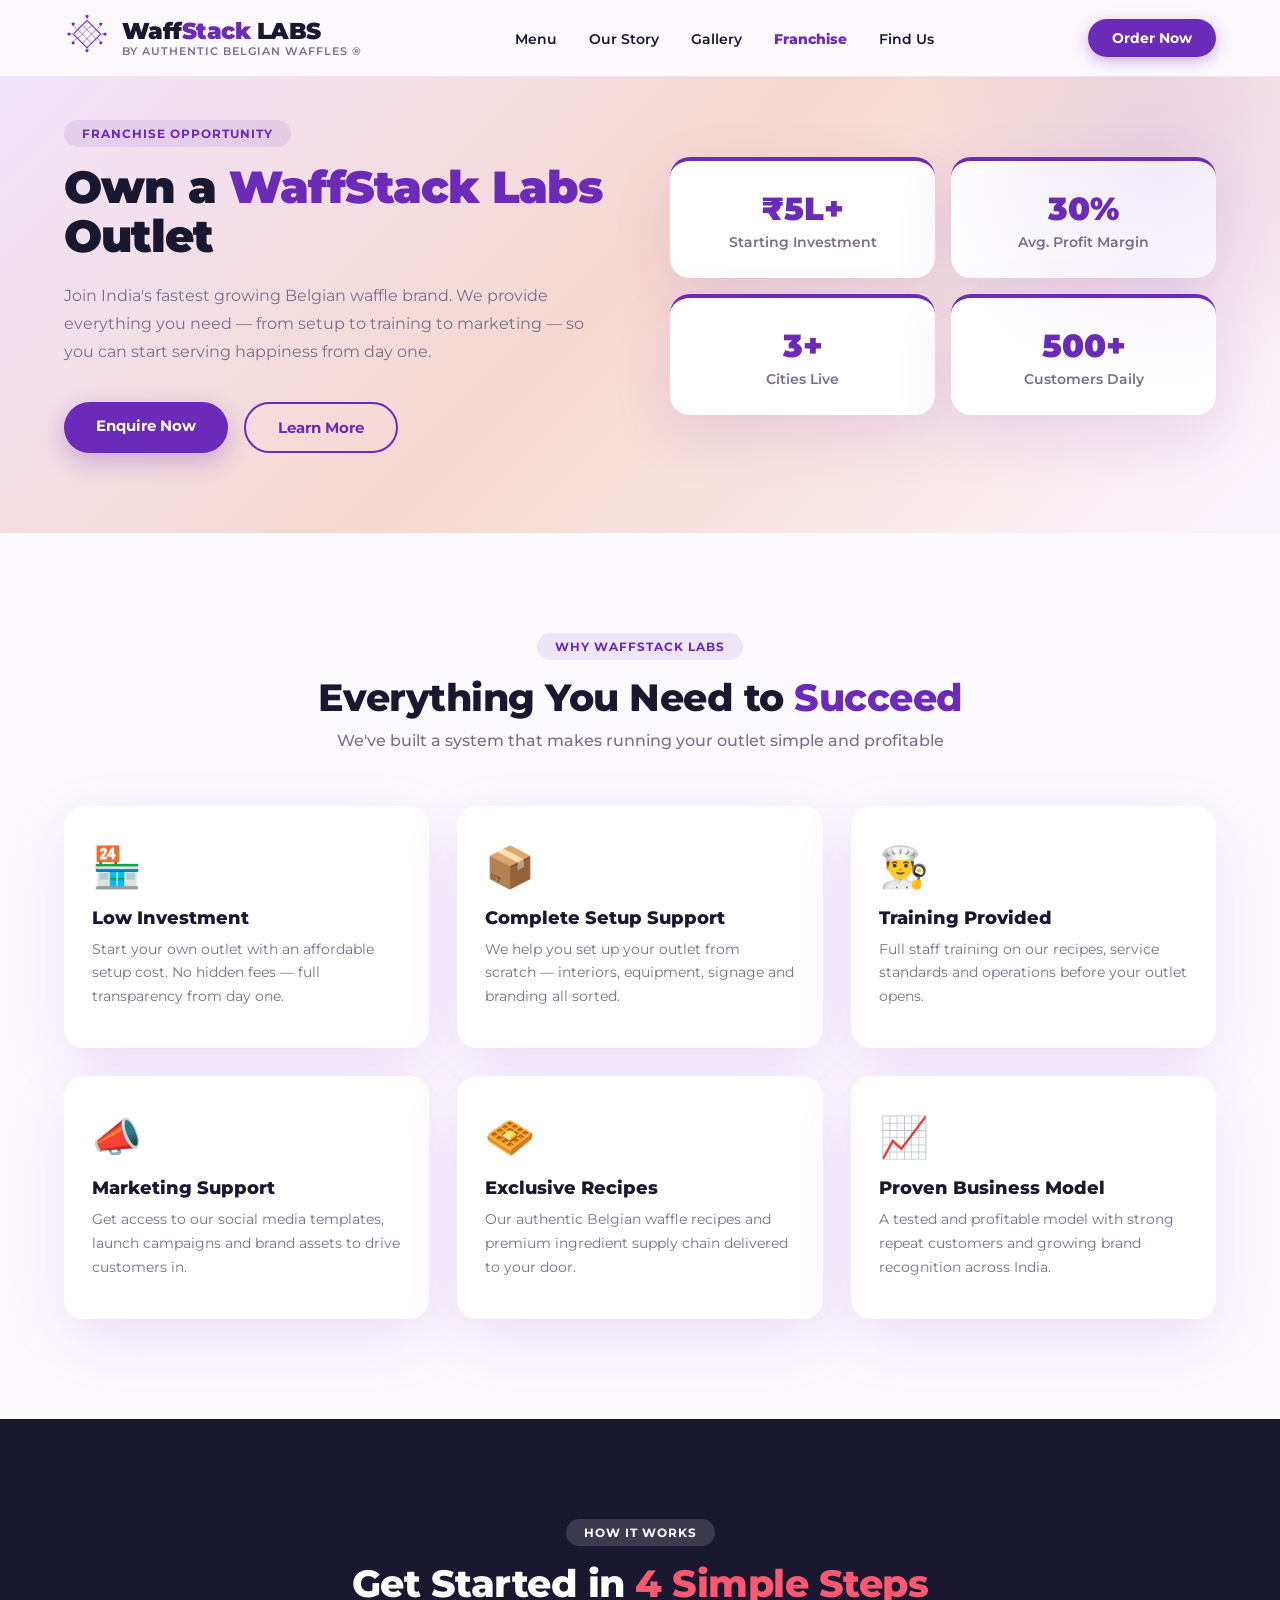
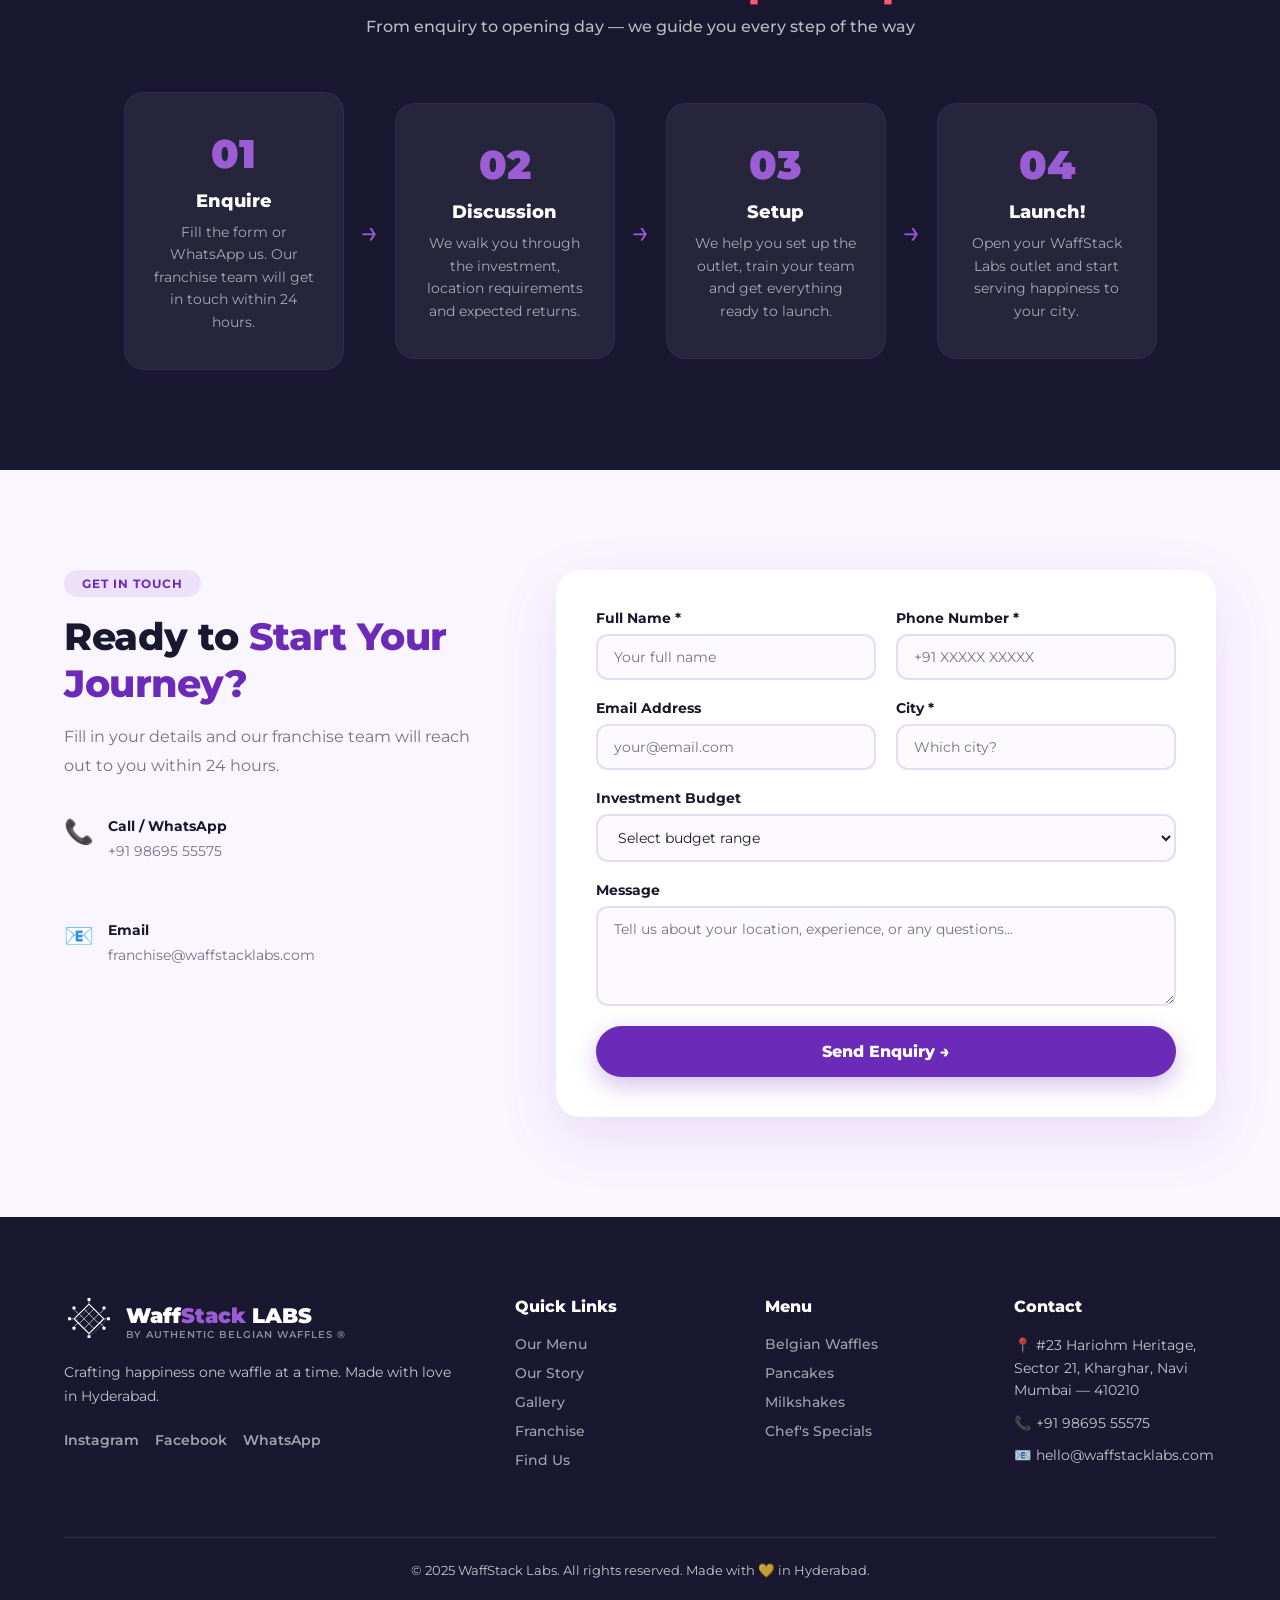
==== commit e8577b7d: "Update address to Kharghar, Navi Mumbai" ====
--- a/franchise.html
+++ b/franchise.html
@@ -251,7 +251,7 @@
                 </div>
                 <div class="f-contact">
                     <h4>Contact</h4>
-                    <p>📍 Banjara Hills, Hyderabad</p>
+                    <p>📍 #23 Hariohm Heritage, Sector 21, Kharghar, Navi Mumbai — 410210</p>
                     <p>📞 +91 98695 55575</p>
                     <p>📧 hello@waffstacklabs.com</p>
                 </div>
--- a/css/franchise.css
+++ b/css/franchise.css
@@ -8,12 +8,12 @@
     padding: 120px 0 80px; position: relative; overflow: hidden;
 }
 .fr-hero::before { content: ''; position: absolute; top: -20%; right: -10%; width: 500px; height: 500px; background: radial-gradient(circle, rgba(108,42,184,0.1) 0%, transparent 70%); border-radius: 50%; }
-.fr-hero-inner { display: flex; flex-direction: column; gap: 60px; }
+.fr-hero-inner { display: grid; grid-template-columns: 1fr 1fr; gap: 60px; align-items: center; }
 .fr-hero-content .tag { margin-bottom: 16px; }
-.fr-hero-content h1 { font-size: clamp(2rem, 4vw, 3.5rem); font-weight: 900; color: var(--navy); margin-bottom: 20px; letter-spacing: -1px; line-height: 1.1; }
-.fr-hero-content p { font-size: 1.05rem; color: var(--muted); line-height: 1.75; margin-bottom: 36px; max-width: 620px; }
+.fr-hero-content h1 { font-size: clamp(2rem, 3.5vw, 3.2rem); font-weight: 900; color: var(--navy); margin-bottom: 20px; letter-spacing: -1px; line-height: 1.1; }
+.fr-hero-content p { font-size: 1rem; color: var(--muted); line-height: 1.75; margin-bottom: 36px; }
 .fr-hero-cta { display: flex; gap: 16px; flex-wrap: wrap; }
-.fr-hero-stats { display: grid; grid-template-columns: repeat(4,1fr); gap: 20px; }
+.fr-hero-stats { display: grid; grid-template-columns: 1fr 1fr; gap: 16px; }
 .fr-stat { background: var(--white); padding: 28px 20px; border-radius: 20px; text-align: center; box-shadow: var(--shadow); border-top: 4px solid var(--purple); }
 .fr-stat span { display: block; font-size: 2rem; font-weight: 900; color: var(--purple); margin-bottom: 6px; }
 .fr-stat p { font-size: 0.85rem; color: var(--muted); font-weight: 600; }
@@ -71,14 +71,13 @@
 /* Responsive */
 @media (max-width: 1024px) {
     .fr-why-grid { grid-template-columns: repeat(2,1fr); }
-    .fr-hero-stats { grid-template-columns: repeat(2,1fr); }
 }
 @media (max-width: 768px) {
+    .fr-hero-inner { grid-template-columns: 1fr; }
     .fr-enquire-grid { grid-template-columns: 1fr; gap: 48px; }
     .fr-why-grid { grid-template-columns: 1fr; }
     .fr-steps-grid { flex-direction: column; align-items: center; }
     .fr-step-arrow { transform: rotate(90deg); padding: 8px 0; }
-    .fr-hero-stats { grid-template-columns: repeat(2,1fr); }
     .form-row { grid-template-columns: 1fr; }
     .fr-form { padding: 28px 20px; }
 }
